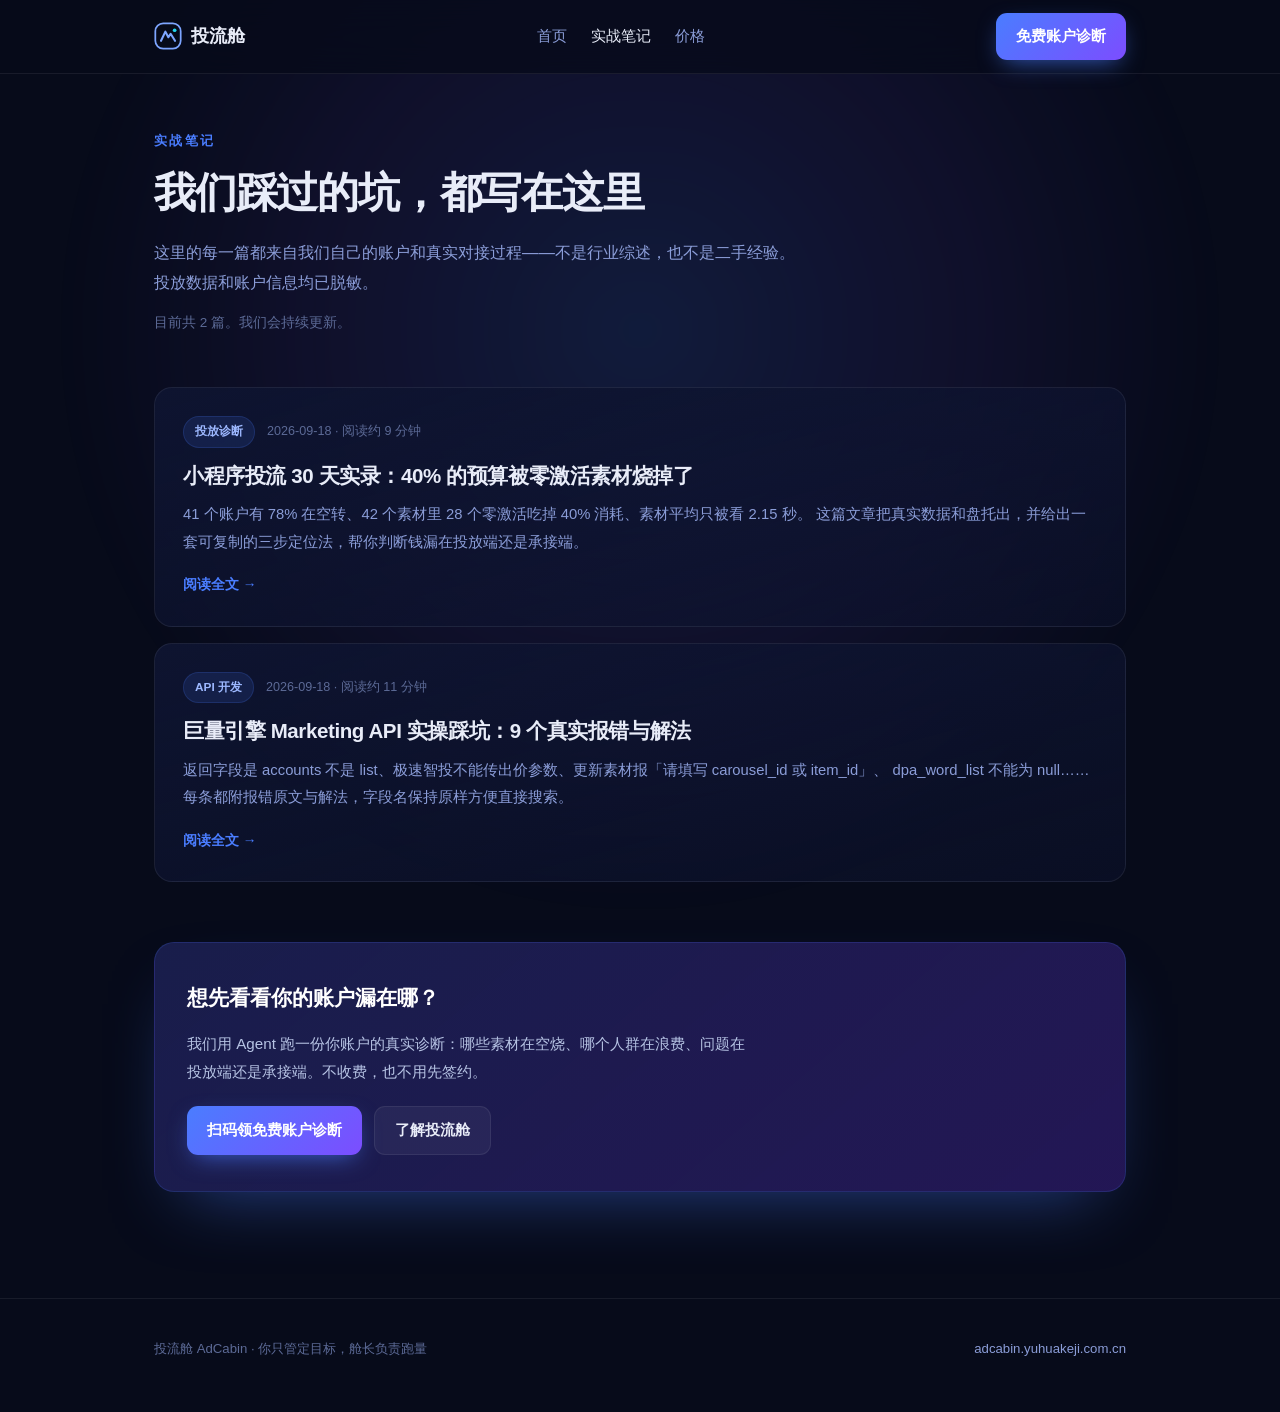
==== blog/index.html @ 20468a09 "新增实战笔记内容页：小程序投流诊断实录 + 巨量引擎API踩坑记录（含列表页、内链、sitemap）" ====
<!DOCTYPE html>
<html lang="zh-CN">
<head>
<meta charset="UTF-8">
<meta name="viewport" content="width=device-width, initial-scale=1.0">
<title>实战笔记｜小程序投流与巨量引擎 API 实操记录｜投流舱 AdCabin</title>
<meta name="description" content="投流舱实战笔记：小程序广告投放的真实数据诊断、巨量引擎 Marketing API 开发踩坑记录、素材与人群优化方法。全部来自我们自营账户与真实对接过程，不含二手经验。">
<meta name="keywords" content="小程序投流,巨量引擎投放,广告投放实战,巨量引擎API,素材优化,投放诊断,投流笔记">
<meta name="author" content="投流舱 AdCabin">
<meta name="robots" content="index,follow,max-image-preview:large">
<link rel="canonical" href="https://adcabin.yuhuakeji.com.cn/blog/">
<meta property="og:type" content="website">
<meta property="og:site_name" content="投流舱 AdCabin">
<meta property="og:title" content="实战笔记｜小程序投流与巨量引擎 API 实操记录">
<meta property="og:description" content="真实数据诊断、API 踩坑记录、素材与人群优化方法。全部来自我们自营账户。">
<meta property="og:url" content="https://adcabin.yuhuakeji.com.cn/blog/">
<meta property="og:image" content="https://adcabin.yuhuakeji.com.cn/assets/og.png">
<meta name="twitter:card" content="summary_large_image">
<meta name="theme-color" content="#070B1A">

<script type="application/ld+json">
{
  "@context": "https://schema.org",
  "@type": "Blog",
  "name": "投流舱实战笔记",
  "description": "小程序广告投放的真实数据诊断、巨量引擎 Marketing API 开发踩坑记录。",
  "url": "https://adcabin.yuhuakeji.com.cn/blog/",
  "inLanguage": "zh-CN",
  "publisher": { "@type": "Organization", "name": "投流舱 AdCabin", "url": "https://adcabin.yuhuakeji.com.cn/" },
  "blogPost": [
    {
      "@type": "BlogPosting",
      "headline": "小程序投流 30 天实录：40% 的预算被零激活素材烧掉了",
      "url": "https://adcabin.yuhuakeji.com.cn/blog/xiaochengxu-toulou-30tian.html",
      "datePublished": "2026-09-18",
      "author": { "@type": "Organization", "name": "投流舱 AdCabin" }
    },
    {
      "@type": "BlogPosting",
      "headline": "巨量引擎 Marketing API 实操踩坑：9 个真实报错与解法",
      "url": "https://adcabin.yuhuakeji.com.cn/blog/juliang-api-keng.html",
      "datePublished": "2026-09-18",
      "author": { "@type": "Organization", "name": "投流舱 AdCabin" }
    }
  ]
}
</script>

<style>
:root{
  --bg:#070B1A;--panel:#0E1430;--panel2:#141C44;
  --line:rgba(74,125,255,.18);--line2:rgba(255,255,255,.07);
  --accent:#4A7DFF;--accent2:#7C4DFF;
  --txt:#E8ECF8;--muted:#8B9DD8;--dim:#5C6A96;
}
*{margin:0;padding:0;box-sizing:border-box}
body{background:var(--bg);color:var(--txt);
  font-family:"PingFang SC","Microsoft YaHei","Hiragino Sans GB",-apple-system,BlinkMacSystemFont,"Segoe UI",sans-serif;
  line-height:1.85;-webkit-font-smoothing:antialiased;overflow-x:hidden}
.bg-fx{position:fixed;inset:0;z-index:0;pointer-events:none}
.bg-fx::before{content:"";position:absolute;top:-30%;left:50%;transform:translateX(-50%);
  width:1200px;height:1200px;border-radius:50%;
  background:radial-gradient(circle,rgba(74,125,255,.15),rgba(124,77,255,.08) 38%,transparent 68%);filter:blur(20px)}
.wrap{position:relative;z-index:1}
nav{position:sticky;top:0;z-index:100;backdrop-filter:blur(18px);-webkit-backdrop-filter:blur(18px);
  background:rgba(7,11,26,.78);border-bottom:1px solid var(--line2)}
.nav-in{max-width:1020px;margin:0 auto;padding:13px 24px;display:flex;align-items:center;justify-content:space-between;gap:18px}
.logo{display:flex;align-items:center;gap:9px;font-weight:800;font-size:18px;text-decoration:none;color:var(--txt)}
.logo svg{width:28px;height:28px;flex:none}
.nav-links{display:flex;gap:24px;font-size:14.5px}
.nav-links a{color:var(--muted);text-decoration:none;transition:color .2s}
.nav-links a:hover,.nav-links a.on{color:var(--txt)}
.btn{display:inline-flex;align-items:center;justify-content:center;gap:8px;padding:10px 20px;border-radius:11px;
  font-size:14.5px;font-weight:600;text-decoration:none;cursor:pointer;border:none;transition:all .22s;white-space:nowrap}
.btn-primary{background:linear-gradient(135deg,var(--accent),var(--accent2));color:#fff;box-shadow:0 8px 24px -8px rgba(74,125,255,.75)}
.btn-primary:hover{transform:translateY(-2px)}
.btn-ghost{background:rgba(255,255,255,.05);color:var(--txt);border:1px solid var(--line2)}

main{max-width:1020px;margin:0 auto;padding:56px 24px 30px}
.eyebrow{font-size:12.5px;font-weight:700;letter-spacing:2.4px;color:var(--accent);text-transform:uppercase;margin-bottom:14px}
h1{font-size:clamp(28px,4vw,42px);line-height:1.24;letter-spacing:-1.2px;font-weight:800;margin-bottom:18px}
.lede{color:var(--muted);font-size:16.4px;max-width:660px;margin-bottom:12px}
.note{color:var(--dim);font-size:13.6px;max-width:660px}

.posts{margin-top:52px;display:flex;flex-direction:column;gap:16px}
.post{display:block;padding:28px;border-radius:18px;text-decoration:none;color:inherit;
  background:linear-gradient(165deg,var(--panel),rgba(14,20,48,.45));
  border:1px solid var(--line2);transition:all .25s}
.post:hover{border-color:var(--line);transform:translateY(-3px);
  background:linear-gradient(165deg,var(--panel2),rgba(20,28,68,.5))}
.post .top{display:flex;gap:12px;align-items:center;flex-wrap:wrap;margin-bottom:14px}
.chip{font-size:11.8px;padding:4px 11px;border-radius:100px;font-weight:700;
  background:rgba(74,125,255,.13);border:1px solid var(--line);color:#9DB8FF}
.date{font-size:12.6px;color:var(--dim)}
.post h2{font-size:20.5px;font-weight:800;margin-bottom:11px;letter-spacing:-.4px;line-height:1.4}
.post:hover h2{color:#9DB8FF}
.post p{color:var(--muted);font-size:14.8px;margin-bottom:16px}
.post .more{font-size:13.8px;color:var(--accent);font-weight:600}

.empty{margin-top:40px;padding:44px;border-radius:18px;text-align:center;
  border:1px dashed var(--line2);color:var(--dim);font-size:14.6px}

.cta{margin:60px 0 20px;padding:36px 32px;border-radius:20px;
  background:linear-gradient(140deg,rgba(26,31,78,.95),rgba(45,27,105,.75));
  border:1px solid var(--line);box-shadow:0 30px 70px -32px rgba(74,125,255,.5)}
.cta h3{font-size:21px;margin:0 0 12px;color:#fff}
.cta p{color:#B6C3E4;font-size:15.2px;margin-bottom:20px;max-width:560px}
.cta .row{display:flex;gap:12px;flex-wrap:wrap}
footer{border-top:1px solid var(--line2);padding:38px 0 50px;margin-top:56px}
.foot-in{max-width:1020px;margin:0 auto;padding:0 24px;display:flex;justify-content:space-between;
  gap:22px;flex-wrap:wrap;align-items:center;font-size:13.2px;color:var(--dim)}
.foot-in a{color:var(--muted);text-decoration:none}
@media(max-width:700px){.nav-links{display:none}.post{padding:22px}.cta{padding:26px 20px}}
</style>
</head>
<body>
<div class="bg-fx"></div>
<div class="wrap">

<nav>
  <div class="nav-in">
    <a href="../" class="logo">
      <svg viewBox="0 0 32 32" fill="none">
        <defs><linearGradient id="lg" x1="0" y1="0" x2="32" y2="32">
          <stop stop-color="#7EA6FF"/><stop offset=".55" stop-color="#4A7DFF"/><stop offset="1" stop-color="#A78BFA"/>
        </linearGradient></defs>
        <rect x="1.5" y="1.5" width="29" height="29" rx="9" stroke="url(#lg)" stroke-width="2"/>
        <path d="M8 21.5 13 11l3.4 6.4L19 13.5l5 8" stroke="url(#lg)" stroke-width="2.4" stroke-linecap="round" stroke-linejoin="round"/>
        <circle cx="23.6" cy="9.4" r="2.1" fill="#22D3EE"/>
      </svg>
      投流舱
    </a>
    <div class="nav-links">
      <a href="../">首页</a>
      <a href="./" class="on">实战笔记</a>
      <a href="../#price">价格</a>
    </div>
    <a href="../#cta" class="btn btn-primary">免费账户诊断</a>
  </div>
</nav>

<main>
  <div class="eyebrow">实战笔记</div>
  <h1>我们踩过的坑，都写在这里</h1>
  <p class="lede">
    这里的每一篇都来自我们自己的账户和真实对接过程——不是行业综述，也不是二手经验。
    投放数据和账户信息均已脱敏。
  </p>
  <p class="note">目前共 2 篇。我们会持续更新。</p>

  <div class="posts">
    <a href="xiaochengxu-toulou-30tian.html" class="post">
      <div class="top">
        <span class="chip">投放诊断</span>
        <span class="date">2026-09-18 · 阅读约 9 分钟</span>
      </div>
      <h2>小程序投流 30 天实录：40% 的预算被零激活素材烧掉了</h2>
      <p>41 个账户有 78% 在空转、42 个素材里 28 个零激活吃掉 40% 消耗、素材平均只被看 2.15 秒。
        这篇文章把真实数据和盘托出，并给出一套可复制的三步定位法，帮你判断钱漏在投放端还是承接端。</p>
      <div class="more">阅读全文 →</div>
    </a>

    <a href="juliang-api-keng.html" class="post">
      <div class="top">
        <span class="chip">API 开发</span>
        <span class="date">2026-09-18 · 阅读约 11 分钟</span>
      </div>
      <h2>巨量引擎 Marketing API 实操踩坑：9 个真实报错与解法</h2>
      <p>返回字段是 accounts 不是 list、极速智投不能传出价参数、更新素材报「请填写 carousel_id 或 item_id」、
        dpa_word_list 不能为 null……每条都附报错原文与解法，字段名保持原样方便直接搜索。</p>
      <div class="more">阅读全文 →</div>
    </a>
  </div>

  <div class="cta">
    <h3>想先看看你的账户漏在哪？</h3>
    <p>我们用 Agent 跑一份你账户的真实诊断：哪些素材在空烧、哪个人群在浪费、问题在投放端还是承接端。不收费，也不用先签约。</p>
    <div class="row">
      <a href="../#cta" class="btn btn-primary">扫码领免费账户诊断</a>
      <a href="../" class="btn btn-ghost">了解投流舱</a>
    </div>
  </div>
</main>

<footer>
  <div class="foot-in">
    <div>投流舱 AdCabin · 你只管定目标，舱长负责跑量</div>
    <div><a href="https://adcabin.yuhuakeji.com.cn/">adcabin.yuhuakeji.com.cn</a></div>
  </div>
</footer>

</div>
</body>
</html>
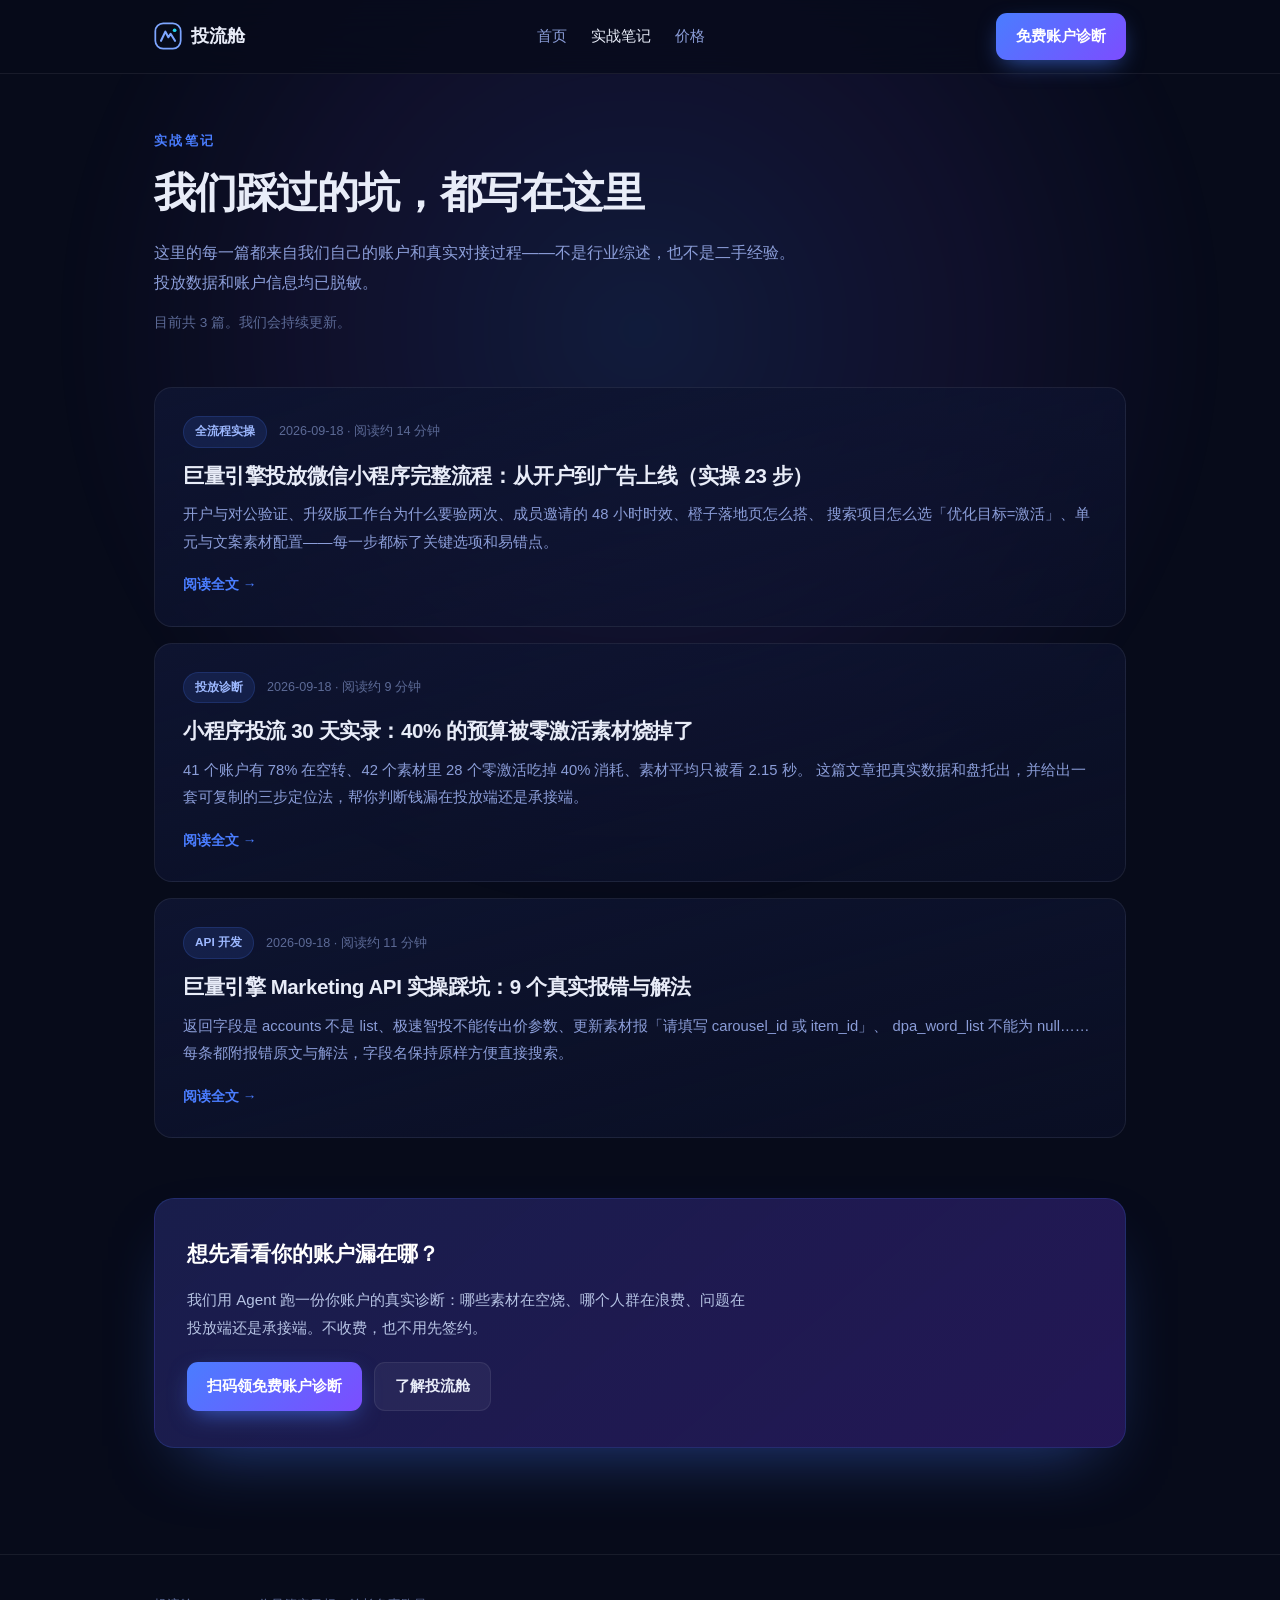
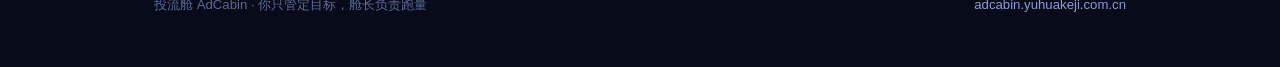
==== commit 7d4ac1ab: "新增支柱内容页：巨量引擎投放微信小程序全流程（23步实操，含HowTo结构化数据）" ====
--- a/blog/index.html
+++ b/blog/index.html
@@ -28,6 +28,13 @@
   "inLanguage": "zh-CN",
   "publisher": { "@type": "Organization", "name": "投流舱 AdCabin", "url": "https://adcabin.yuhuakeji.com.cn/" },
   "blogPost": [
+    {
+      "@type": "BlogPosting",
+      "headline": "巨量引擎投放微信小程序完整流程：从开户到广告上线（实操 23 步）",
+      "url": "https://adcabin.yuhuakeji.com.cn/blog/juliang-xiaochengxu-toulou-liucheng.html",
+      "datePublished": "2026-09-18",
+      "author": { "@type": "Organization", "name": "投流舱 AdCabin" }
+    },
     {
       "@type": "BlogPosting",
       "headline": "小程序投流 30 天实录：40% 的预算被零激活素材烧掉了",
@@ -146,9 +153,20 @@
     这里的每一篇都来自我们自己的账户和真实对接过程——不是行业综述，也不是二手经验。
     投放数据和账户信息均已脱敏。
   </p>
-  <p class="note">目前共 2 篇。我们会持续更新。</p>
+  <p class="note">目前共 3 篇。我们会持续更新。</p>
 
   <div class="posts">
+    <a href="juliang-xiaochengxu-toulou-liucheng.html" class="post">
+      <div class="top">
+        <span class="chip">全流程实操</span>
+        <span class="date">2026-09-18 · 阅读约 14 分钟</span>
+      </div>
+      <h2>巨量引擎投放微信小程序完整流程：从开户到广告上线（实操 23 步）</h2>
+      <p>开户与对公验证、升级版工作台为什么要验两次、成员邀请的 48 小时时效、橙子落地页怎么搭、
+      搜索项目怎么选「优化目标=激活」、单元与文案素材配置——每一步都标了关键选项和易错点。</p>
+      <div class="more">阅读全文 →</div>
+    </a>
+
     <a href="xiaochengxu-toulou-30tian.html" class="post">
       <div class="top">
         <span class="chip">投放诊断</span>
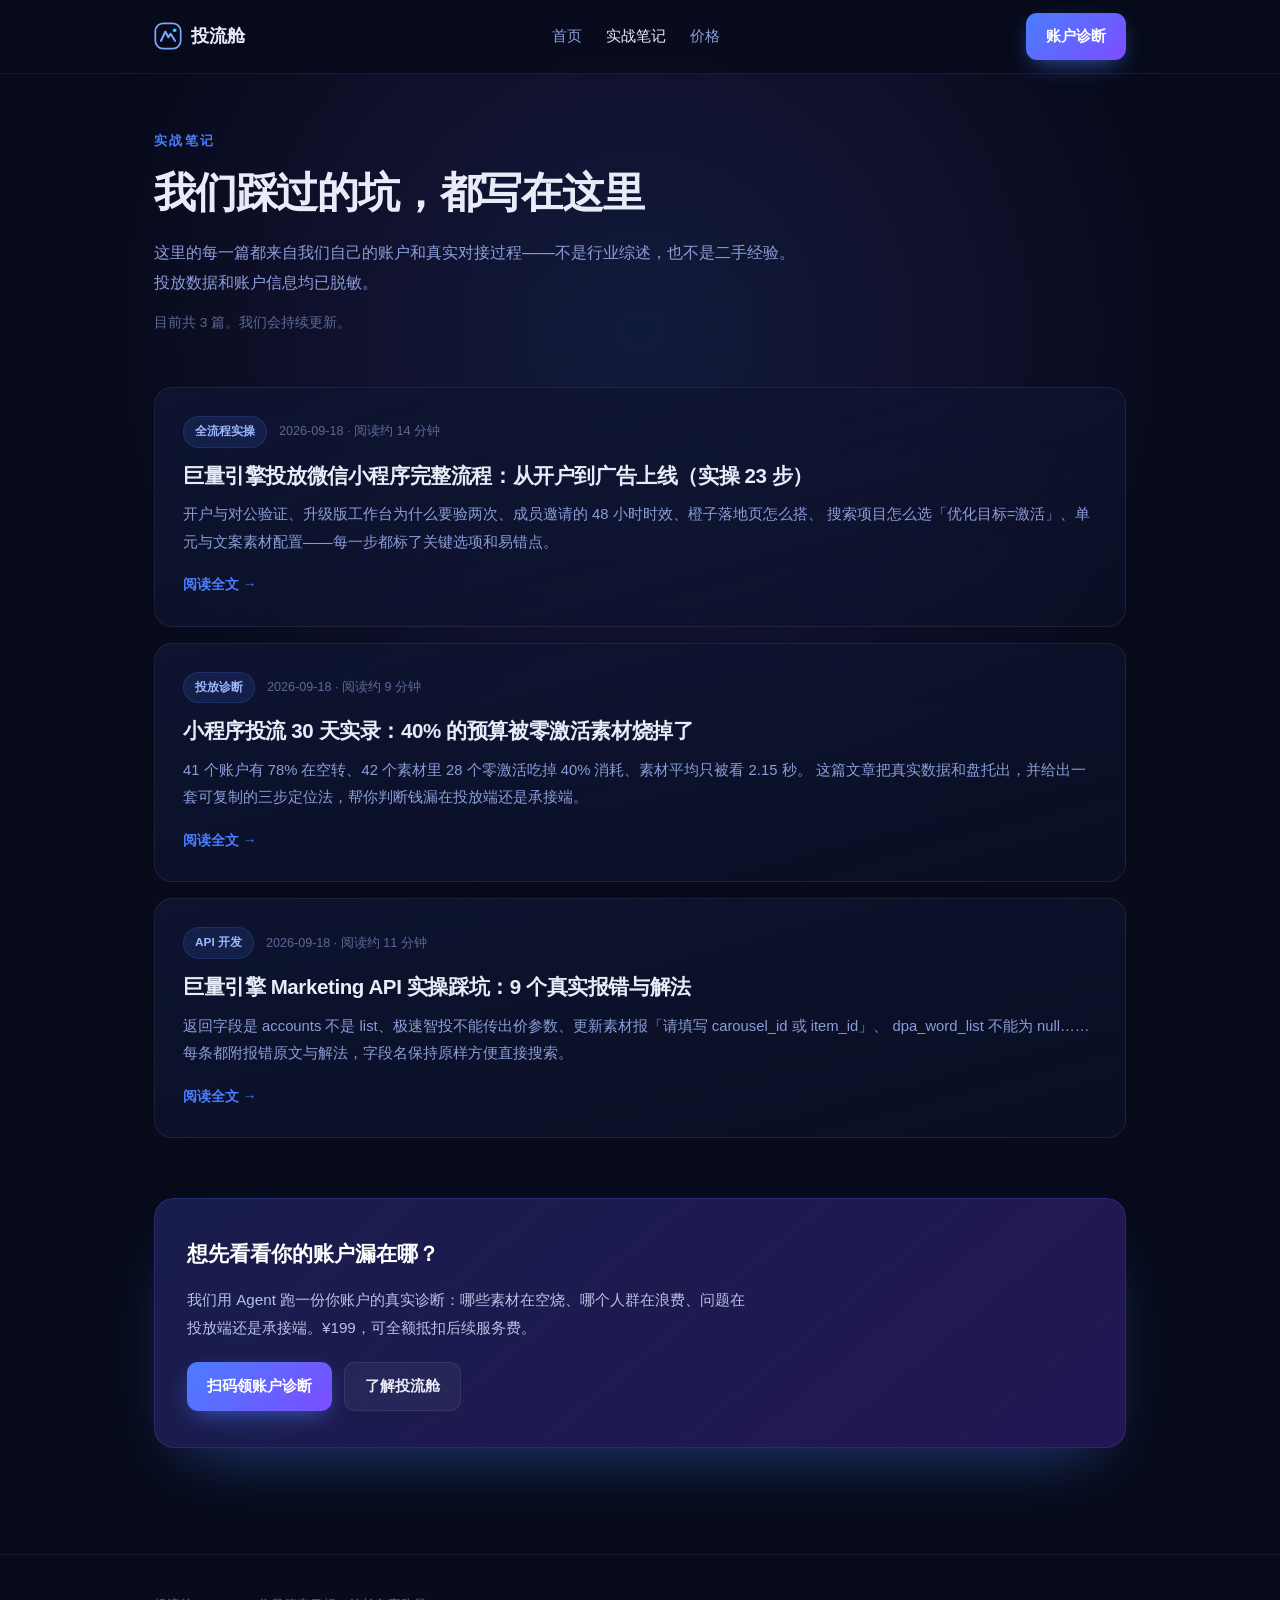
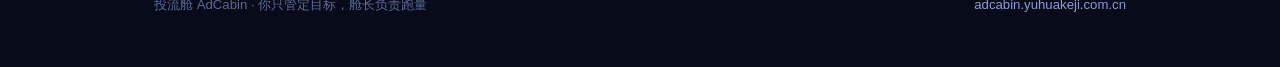
==== commit 8c8d50c0: "商业化改造：新增6种病征自查板块；服务阶梯加入付费诊断¥199与单次优化¥999（均可全额抵扣）；同步更新内容页CTA与结构化数据" ====
--- a/blog/index.html
+++ b/blog/index.html
@@ -142,7 +142,7 @@
       <a href="./" class="on">实战笔记</a>
       <a href="../#price">价格</a>
     </div>
-    <a href="../#cta" class="btn btn-primary">免费账户诊断</a>
+    <a href="../#cta" class="btn btn-primary">账户诊断</a>
   </div>
 </nav>
 
@@ -192,9 +192,9 @@
 
   <div class="cta">
     <h3>想先看看你的账户漏在哪？</h3>
-    <p>我们用 Agent 跑一份你账户的真实诊断：哪些素材在空烧、哪个人群在浪费、问题在投放端还是承接端。不收费，也不用先签约。</p>
+    <p>我们用 Agent 跑一份你账户的真实诊断：哪些素材在空烧、哪个人群在浪费、问题在投放端还是承接端。¥199，可全额抵扣后续服务费。</p>
     <div class="row">
-      <a href="../#cta" class="btn btn-primary">扫码领免费账户诊断</a>
+      <a href="../#cta" class="btn btn-primary">扫码领账户诊断</a>
       <a href="../" class="btn btn-ghost">了解投流舱</a>
     </div>
   </div>
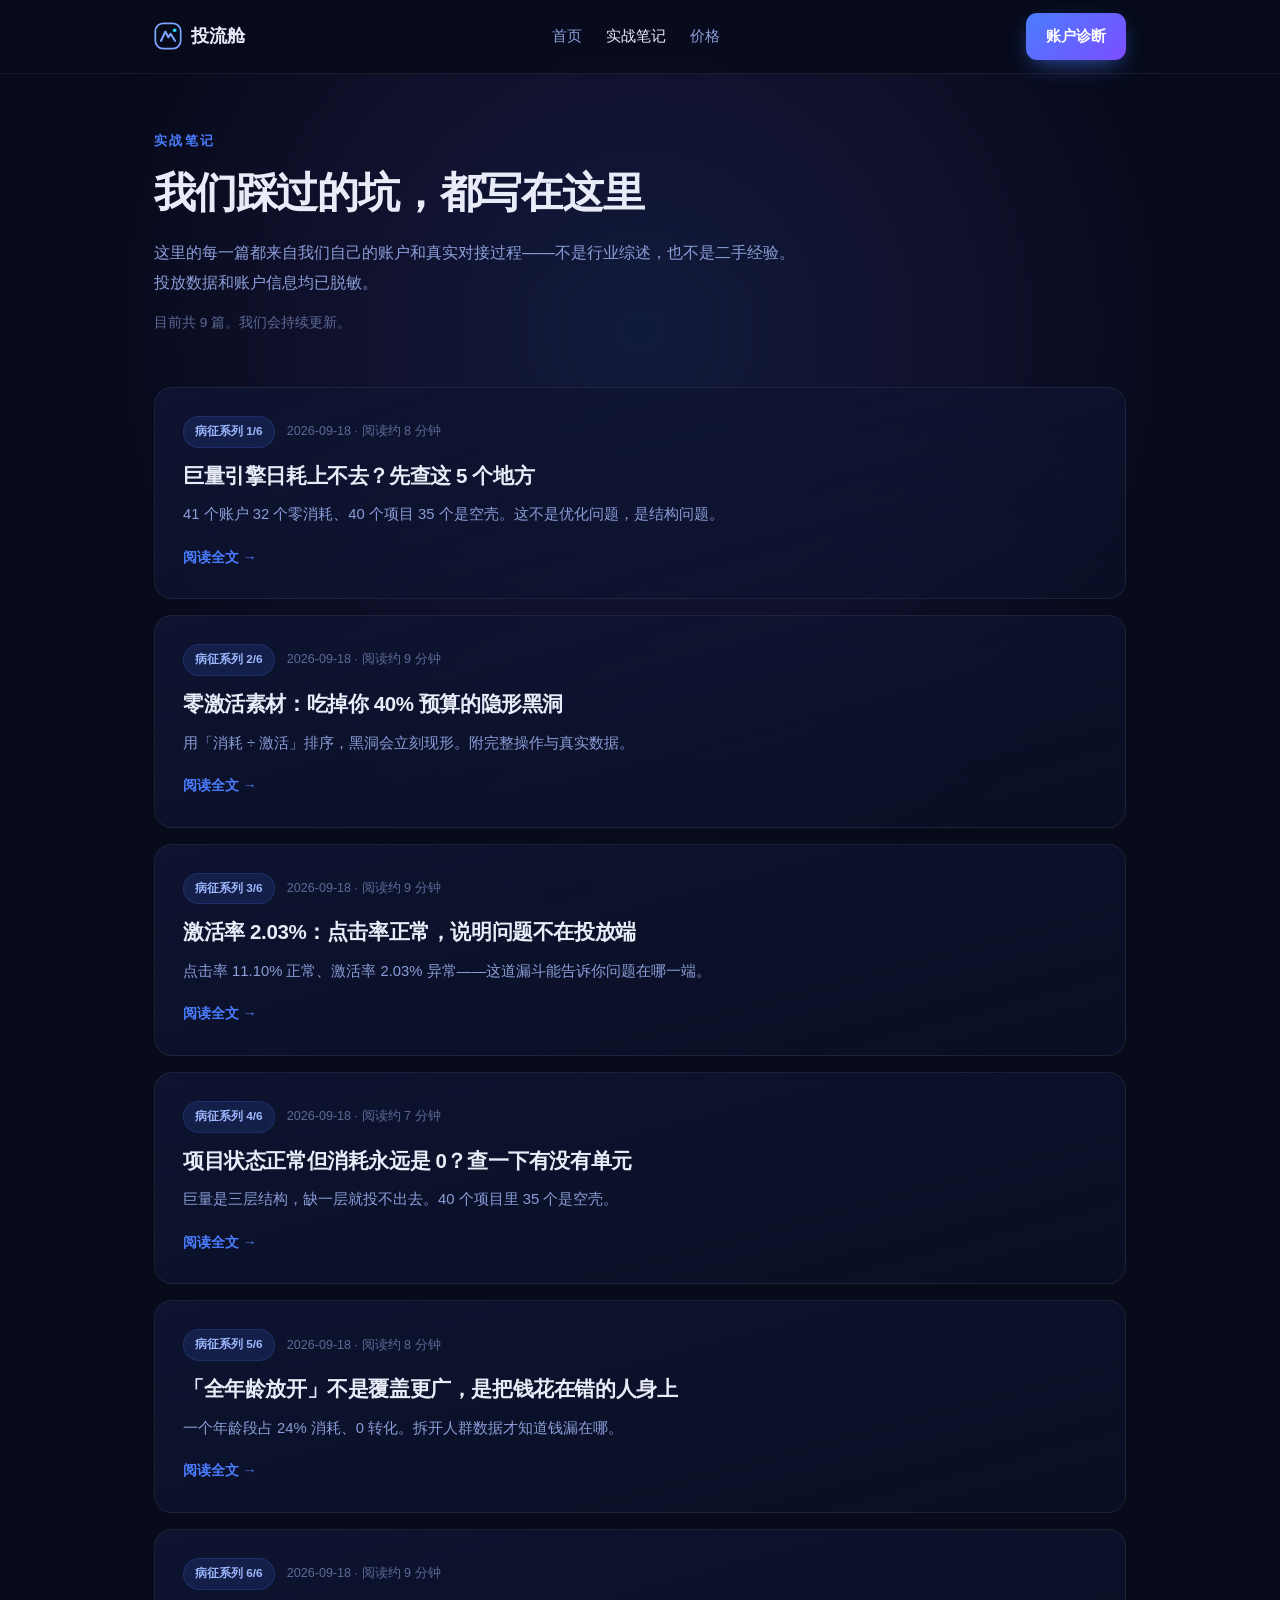
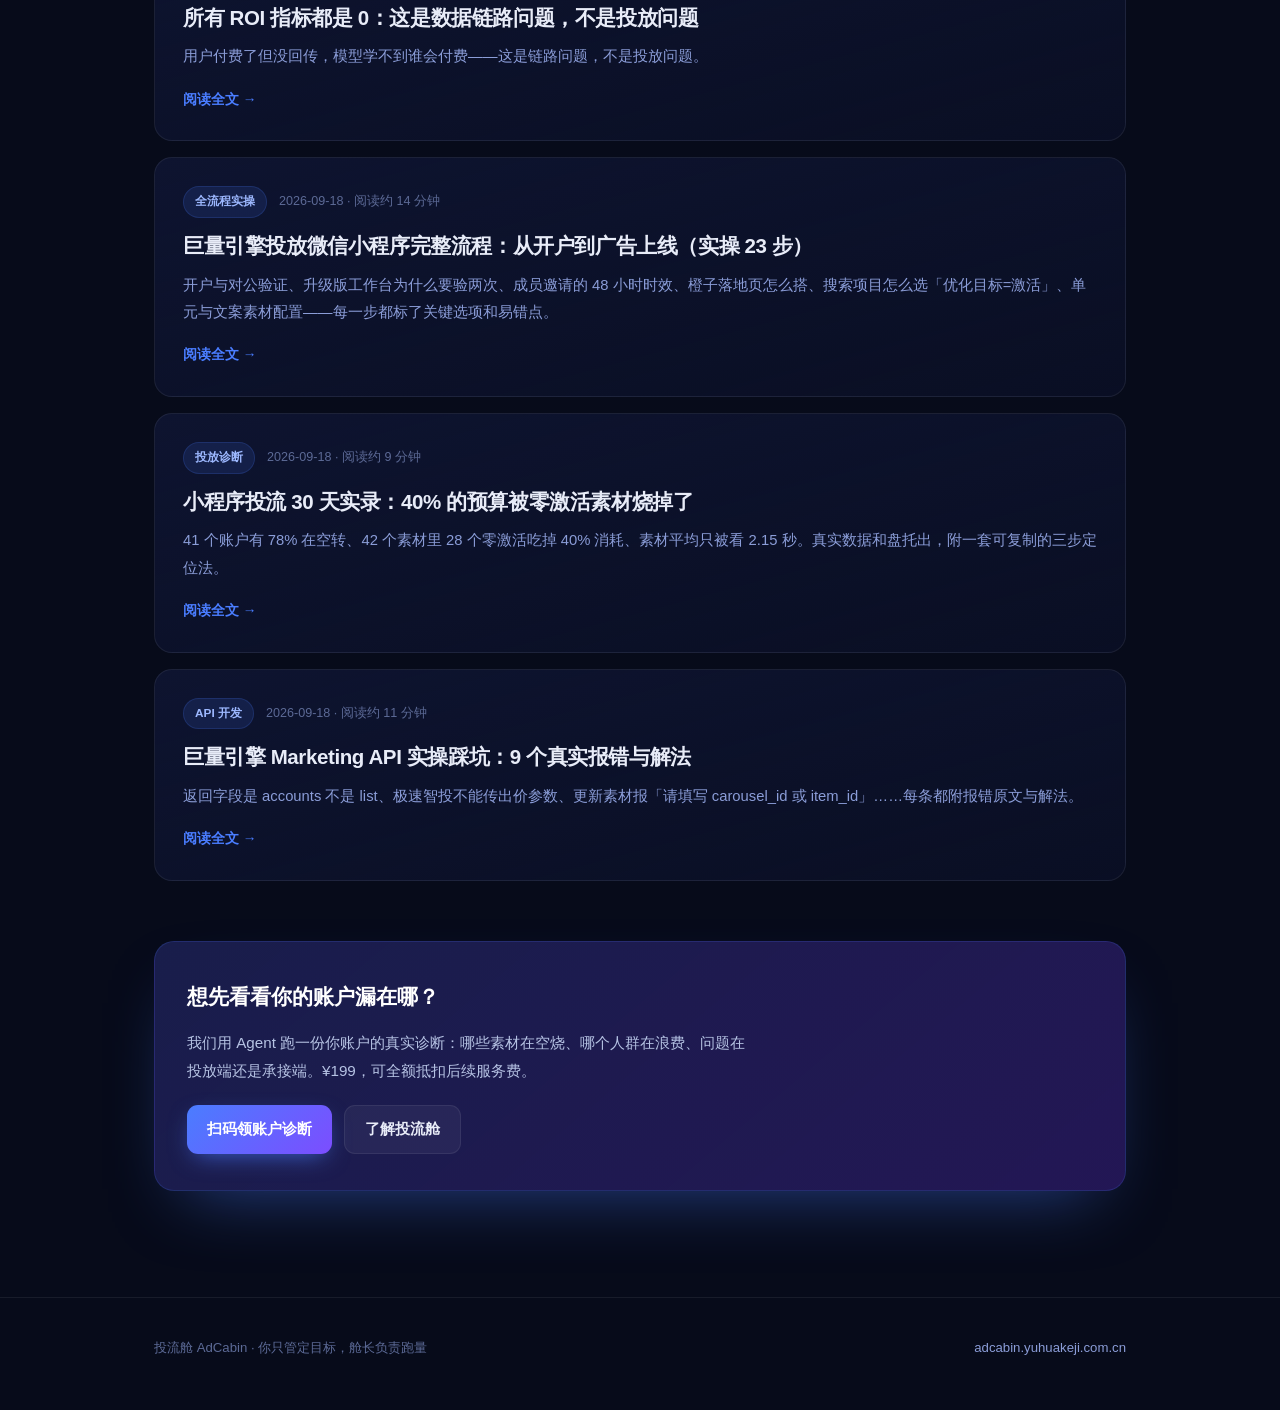
==== commit 7c8e494e: "SEO/GEO 内容矩阵：6 种病征长尾文 + 全站 Markdown 纯净版 新增 6 篇「病征」长尾文章（HTML + .html.md 双版本）：   juliang-rihao-shangbu" ====
--- a/blog/index.html
+++ b/blog/index.html
@@ -29,27 +29,96 @@
   "publisher": { "@type": "Organization", "name": "投流舱 AdCabin", "url": "https://adcabin.yuhuakeji.com.cn/" },
   "blogPost": [
     {
-      "@type": "BlogPosting",
-      "headline": "巨量引擎投放微信小程序完整流程：从开户到广告上线（实操 23 步）",
-      "url": "https://adcabin.yuhuakeji.com.cn/blog/juliang-xiaochengxu-toulou-liucheng.html",
-      "datePublished": "2026-09-18",
-      "author": { "@type": "Organization", "name": "投流舱 AdCabin" }
-    },
-    {
-      "@type": "BlogPosting",
-      "headline": "小程序投流 30 天实录：40% 的预算被零激活素材烧掉了",
-      "url": "https://adcabin.yuhuakeji.com.cn/blog/xiaochengxu-toulou-30tian.html",
-      "datePublished": "2026-09-18",
-      "author": { "@type": "Organization", "name": "投流舱 AdCabin" }
-    },
-    {
-      "@type": "BlogPosting",
-      "headline": "巨量引擎 Marketing API 实操踩坑：9 个真实报错与解法",
-      "url": "https://adcabin.yuhuakeji.com.cn/blog/juliang-api-keng.html",
-      "datePublished": "2026-09-18",
-      "author": { "@type": "Organization", "name": "投流舱 AdCabin" }
+        "@type": "BlogPosting",
+        "headline": "巨量引擎日耗上不去？先查这 5 个地方",
+        "url": "https://adcabin.yuhuakeji.com.cn/blog/juliang-rihao-shangbuqu.html",
+        "datePublished": "2026-09-18",
+        "author": {
+            "@type": "Organization",
+            "name": "投流舱 AdCabin"
+        }
+    },
+    {
+        "@type": "BlogPosting",
+        "headline": "零激活素材：吃掉你 40% 预算的隐形黑洞",
+        "url": "https://adcabin.yuhuakeji.com.cn/blog/juliang-sucai-lingjihuo.html",
+        "datePublished": "2026-09-18",
+        "author": {
+            "@type": "Organization",
+            "name": "投流舱 AdCabin"
+        }
+    },
+    {
+        "@type": "BlogPosting",
+        "headline": "激活率 2.03%：点击率正常，说明问题不在投放端",
+        "url": "https://adcabin.yuhuakeji.com.cn/blog/juliang-jihuo-lv-di.html",
+        "datePublished": "2026-09-18",
+        "author": {
+            "@type": "Organization",
+            "name": "投流舱 AdCabin"
+        }
+    },
+    {
+        "@type": "BlogPosting",
+        "headline": "项目状态正常但消耗永远是 0？查一下有没有单元",
+        "url": "https://adcabin.yuhuakeji.com.cn/blog/juliang-xiangmu-lingxiaohao.html",
+        "datePublished": "2026-09-18",
+        "author": {
+            "@type": "Organization",
+            "name": "投流舱 AdCabin"
+        }
+    },
+    {
+        "@type": "BlogPosting",
+        "headline": "「全年龄放开」不是覆盖更广，是把钱花在错的人身上",
+        "url": "https://adcabin.yuhuakeji.com.cn/blog/juliang-renqun-cuoqei.html",
+        "datePublished": "2026-09-18",
+        "author": {
+            "@type": "Organization",
+            "name": "投流舱 AdCabin"
+        }
+    },
+    {
+        "@type": "BlogPosting",
+        "headline": "所有 ROI 指标都是 0：这是数据链路问题，不是投放问题",
+        "url": "https://adcabin.yuhuakeji.com.cn/blog/juliang-roi-wei-0.html",
+        "datePublished": "2026-09-18",
+        "author": {
+            "@type": "Organization",
+            "name": "投流舱 AdCabin"
+        }
+    },
+    {
+        "@type": "BlogPosting",
+        "headline": "巨量引擎投放微信小程序完整流程：从开户到广告上线（实操 23 步）",
+        "url": "https://adcabin.yuhuakeji.com.cn/blog/juliang-xiaochengxu-toulou-liucheng.html",
+        "datePublished": "2026-09-18",
+        "author": {
+            "@type": "Organization",
+            "name": "投流舱 AdCabin"
+        }
+    },
+    {
+        "@type": "BlogPosting",
+        "headline": "小程序投流 30 天实录：40% 的预算被零激活素材烧掉了",
+        "url": "https://adcabin.yuhuakeji.com.cn/blog/xiaochengxu-toulou-30tian.html",
+        "datePublished": "2026-09-18",
+        "author": {
+            "@type": "Organization",
+            "name": "投流舱 AdCabin"
+        }
+    },
+    {
+        "@type": "BlogPosting",
+        "headline": "巨量引擎 Marketing API 实操踩坑：9 个真实报错与解法",
+        "url": "https://adcabin.yuhuakeji.com.cn/blog/juliang-api-keng.html",
+        "datePublished": "2026-09-18",
+        "author": {
+            "@type": "Organization",
+            "name": "投流舱 AdCabin"
+        }
     }
-  ]
+
 }
 </script>
 
@@ -153,17 +222,76 @@
     这里的每一篇都来自我们自己的账户和真实对接过程——不是行业综述，也不是二手经验。
     投放数据和账户信息均已脱敏。
   </p>
-  <p class="note">目前共 3 篇。我们会持续更新。</p>
+  <p class="note">目前共 9 篇。我们会持续更新。</p>
 
   <div class="posts">
+    <a href="juliang-rihao-shangbuqu.html" class="post">
+      <div class="top">
+        <span class="chip">病征系列 1/6</span>
+        <span class="date">2026-09-18 · 阅读约 8 分钟</span>
+      </div>
+      <h2>巨量引擎日耗上不去？先查这 5 个地方</h2>
+      <p>41 个账户 32 个零消耗、40 个项目 35 个是空壳。这不是优化问题，是结构问题。</p>
+      <div class="more">阅读全文 →</div>
+    </a>
+
+    <a href="juliang-sucai-lingjihuo.html" class="post">
+      <div class="top">
+        <span class="chip">病征系列 2/6</span>
+        <span class="date">2026-09-18 · 阅读约 9 分钟</span>
+      </div>
+      <h2>零激活素材：吃掉你 40% 预算的隐形黑洞</h2>
+      <p>用「消耗 ÷ 激活」排序，黑洞会立刻现形。附完整操作与真实数据。</p>
+      <div class="more">阅读全文 →</div>
+    </a>
+
+    <a href="juliang-jihuo-lv-di.html" class="post">
+      <div class="top">
+        <span class="chip">病征系列 3/6</span>
+        <span class="date">2026-09-18 · 阅读约 9 分钟</span>
+      </div>
+      <h2>激活率 2.03%：点击率正常，说明问题不在投放端</h2>
+      <p>点击率 11.10% 正常、激活率 2.03% 异常——这道漏斗能告诉你问题在哪一端。</p>
+      <div class="more">阅读全文 →</div>
+    </a>
+
+    <a href="juliang-xiangmu-lingxiaohao.html" class="post">
+      <div class="top">
+        <span class="chip">病征系列 4/6</span>
+        <span class="date">2026-09-18 · 阅读约 7 分钟</span>
+      </div>
+      <h2>项目状态正常但消耗永远是 0？查一下有没有单元</h2>
+      <p>巨量是三层结构，缺一层就投不出去。40 个项目里 35 个是空壳。</p>
+      <div class="more">阅读全文 →</div>
+    </a>
+
+    <a href="juliang-renqun-cuoqei.html" class="post">
+      <div class="top">
+        <span class="chip">病征系列 5/6</span>
+        <span class="date">2026-09-18 · 阅读约 8 分钟</span>
+      </div>
+      <h2>「全年龄放开」不是覆盖更广，是把钱花在错的人身上</h2>
+      <p>一个年龄段占 24% 消耗、0 转化。拆开人群数据才知道钱漏在哪。</p>
+      <div class="more">阅读全文 →</div>
+    </a>
+
+    <a href="juliang-roi-wei-0.html" class="post">
+      <div class="top">
+        <span class="chip">病征系列 6/6</span>
+        <span class="date">2026-09-18 · 阅读约 9 分钟</span>
+      </div>
+      <h2>所有 ROI 指标都是 0：这是数据链路问题，不是投放问题</h2>
+      <p>用户付费了但没回传，模型学不到谁会付费——这是链路问题，不是投放问题。</p>
+      <div class="more">阅读全文 →</div>
+    </a>
+
     <a href="juliang-xiaochengxu-toulou-liucheng.html" class="post">
       <div class="top">
         <span class="chip">全流程实操</span>
         <span class="date">2026-09-18 · 阅读约 14 分钟</span>
       </div>
       <h2>巨量引擎投放微信小程序完整流程：从开户到广告上线（实操 23 步）</h2>
-      <p>开户与对公验证、升级版工作台为什么要验两次、成员邀请的 48 小时时效、橙子落地页怎么搭、
-      搜索项目怎么选「优化目标=激活」、单元与文案素材配置——每一步都标了关键选项和易错点。</p>
+      <p>开户与对公验证、升级版工作台为什么要验两次、成员邀请的 48 小时时效、橙子落地页怎么搭、搜索项目怎么选「优化目标=激活」、单元与文案素材配置——每一步都标了关键选项和易错点。</p>
       <div class="more">阅读全文 →</div>
     </a>
 
@@ -173,8 +301,7 @@
         <span class="date">2026-09-18 · 阅读约 9 分钟</span>
       </div>
       <h2>小程序投流 30 天实录：40% 的预算被零激活素材烧掉了</h2>
-      <p>41 个账户有 78% 在空转、42 个素材里 28 个零激活吃掉 40% 消耗、素材平均只被看 2.15 秒。
-        这篇文章把真实数据和盘托出，并给出一套可复制的三步定位法，帮你判断钱漏在投放端还是承接端。</p>
+      <p>41 个账户有 78% 在空转、42 个素材里 28 个零激活吃掉 40% 消耗、素材平均只被看 2.15 秒。真实数据和盘托出，附一套可复制的三步定位法。</p>
       <div class="more">阅读全文 →</div>
     </a>
 
@@ -184,8 +311,7 @@
         <span class="date">2026-09-18 · 阅读约 11 分钟</span>
       </div>
       <h2>巨量引擎 Marketing API 实操踩坑：9 个真实报错与解法</h2>
-      <p>返回字段是 accounts 不是 list、极速智投不能传出价参数、更新素材报「请填写 carousel_id 或 item_id」、
-        dpa_word_list 不能为 null……每条都附报错原文与解法，字段名保持原样方便直接搜索。</p>
+      <p>返回字段是 accounts 不是 list、极速智投不能传出价参数、更新素材报「请填写 carousel_id 或 item_id」……每条都附报错原文与解法。</p>
       <div class="more">阅读全文 →</div>
     </a>
   </div>
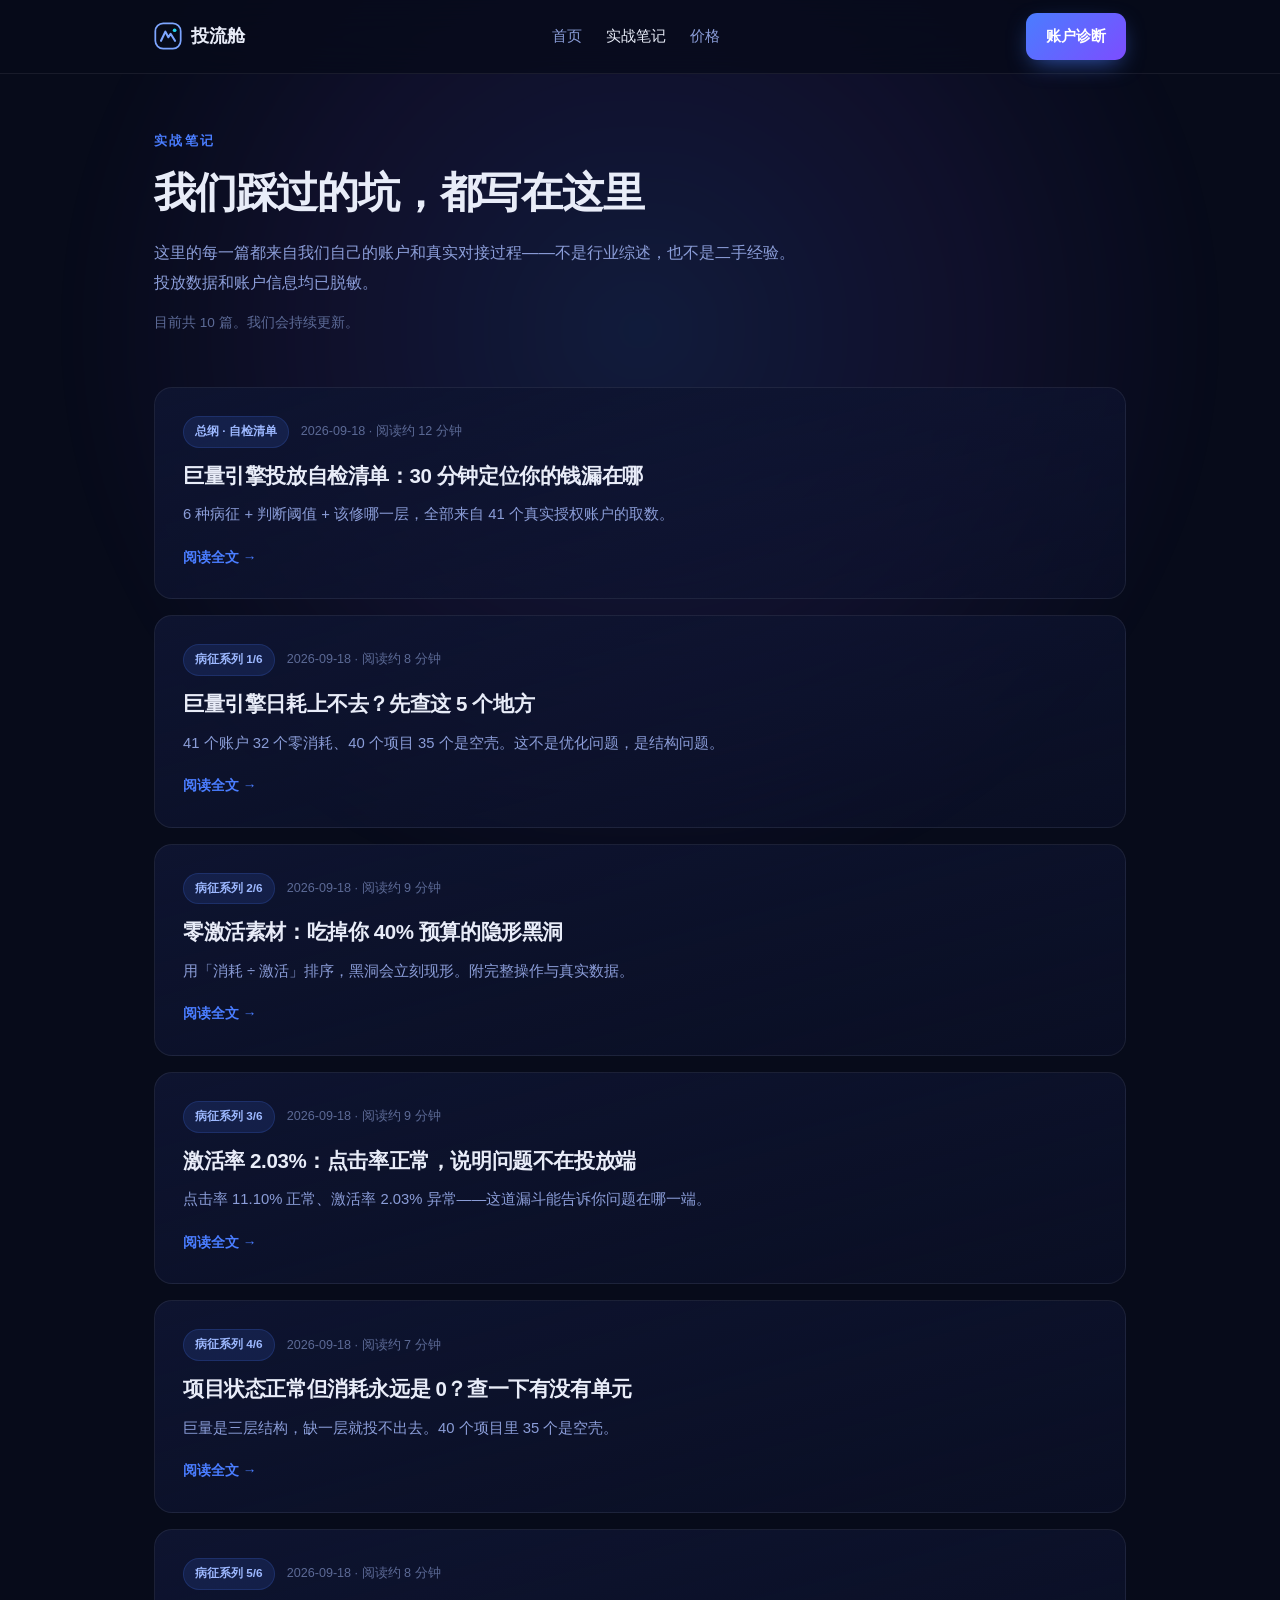
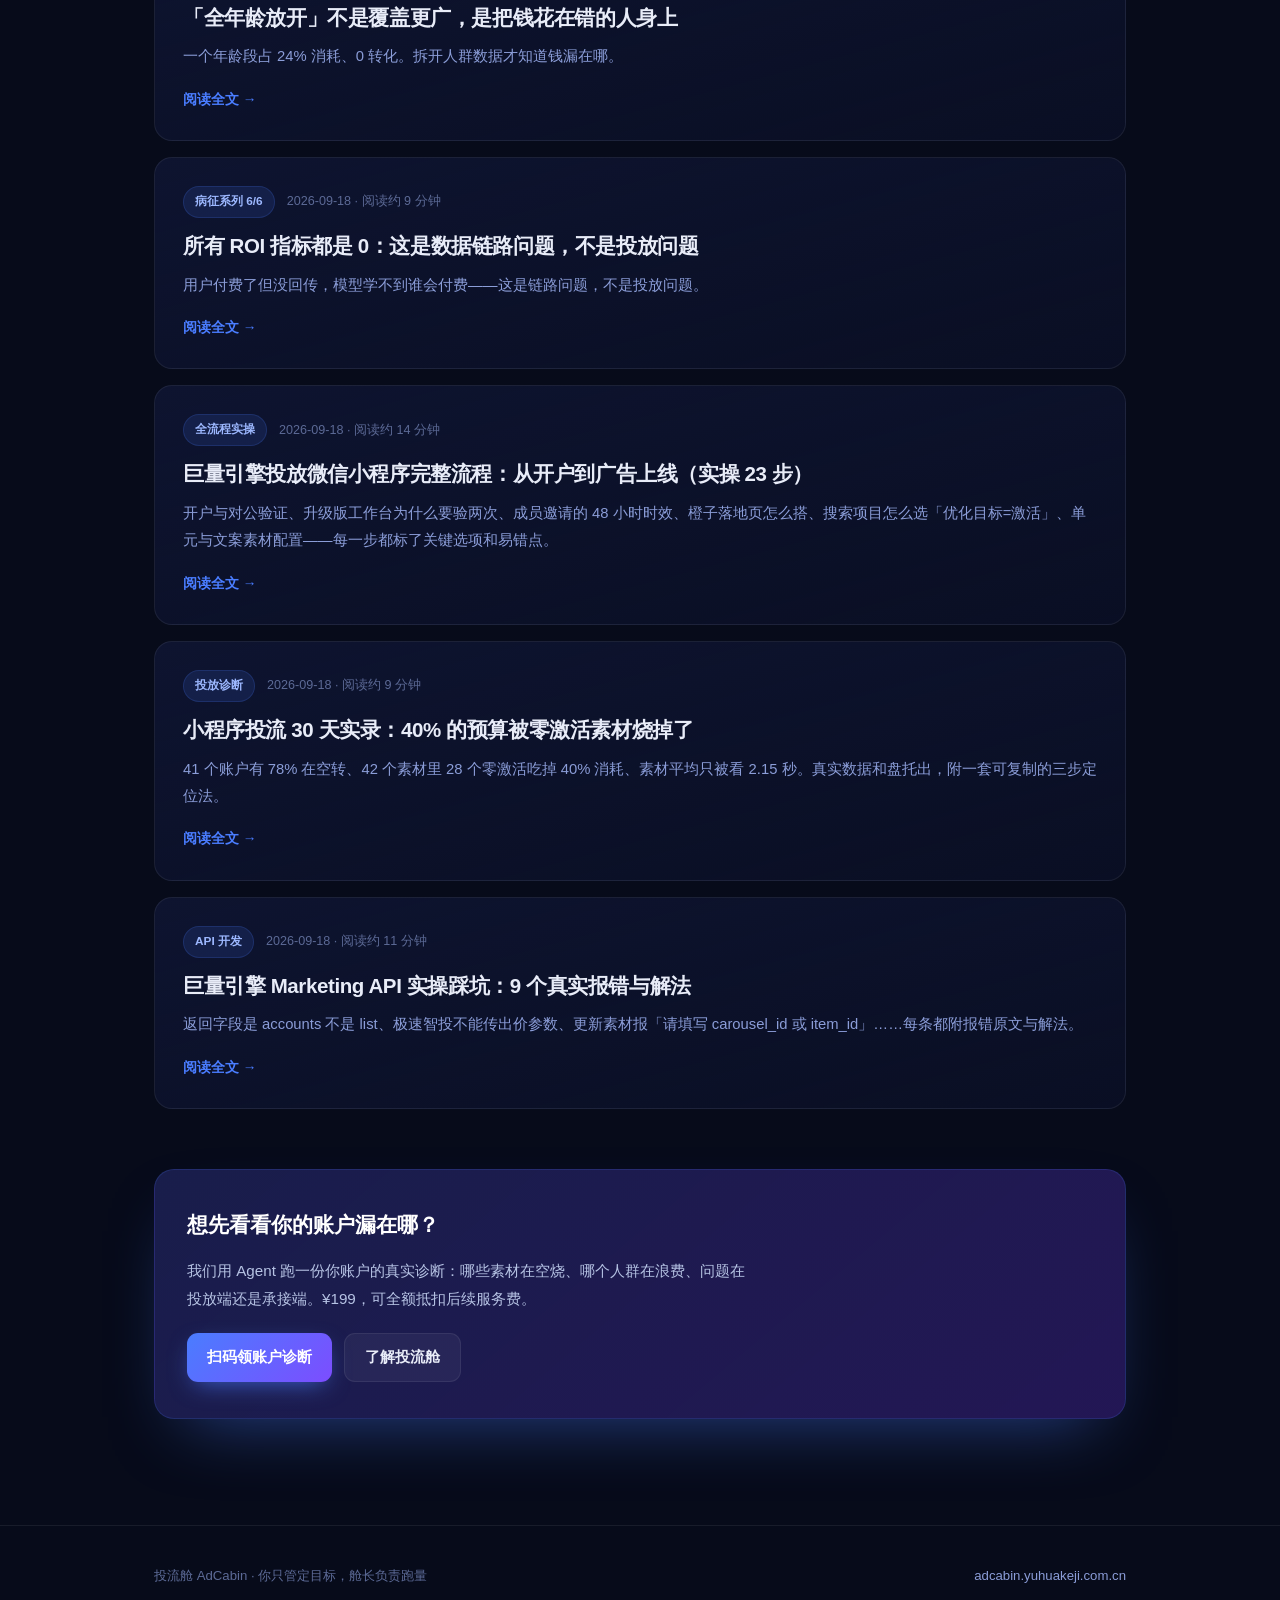
==== commit f657cec7: "内容矩阵补第 10 篇【总纲】：巨量引擎投放自检清单 之前是 6 篇病征 + 3 篇老的 = 9 篇，缺一个把长尾收拢起来的枢纽页。 新增 blog/juliang-toulou-zijian-qin" ====
--- a/blog/index.html
+++ b/blog/index.html
@@ -222,9 +222,19 @@
     这里的每一篇都来自我们自己的账户和真实对接过程——不是行业综述，也不是二手经验。
     投放数据和账户信息均已脱敏。
   </p>
-  <p class="note">目前共 9 篇。我们会持续更新。</p>
+  <p class="note">目前共 10 篇。我们会持续更新。</p>
 
   <div class="posts">
+    <a href="juliang-toulou-zijian-qingdan.html" class="post">
+      <div class="top">
+        <span class="chip">总纲 · 自检清单</span>
+        <span class="date">2026-09-18 · 阅读约 12 分钟</span>
+      </div>
+      <h2>巨量引擎投放自检清单：30 分钟定位你的钱漏在哪</h2>
+      <p>6 种病征 + 判断阈值 + 该修哪一层，全部来自 41 个真实授权账户的取数。</p>
+      <div class="more">阅读全文 →</div>
+    </a>
+
     <a href="juliang-rihao-shangbuqu.html" class="post">
       <div class="top">
         <span class="chip">病征系列 1/6</span>
